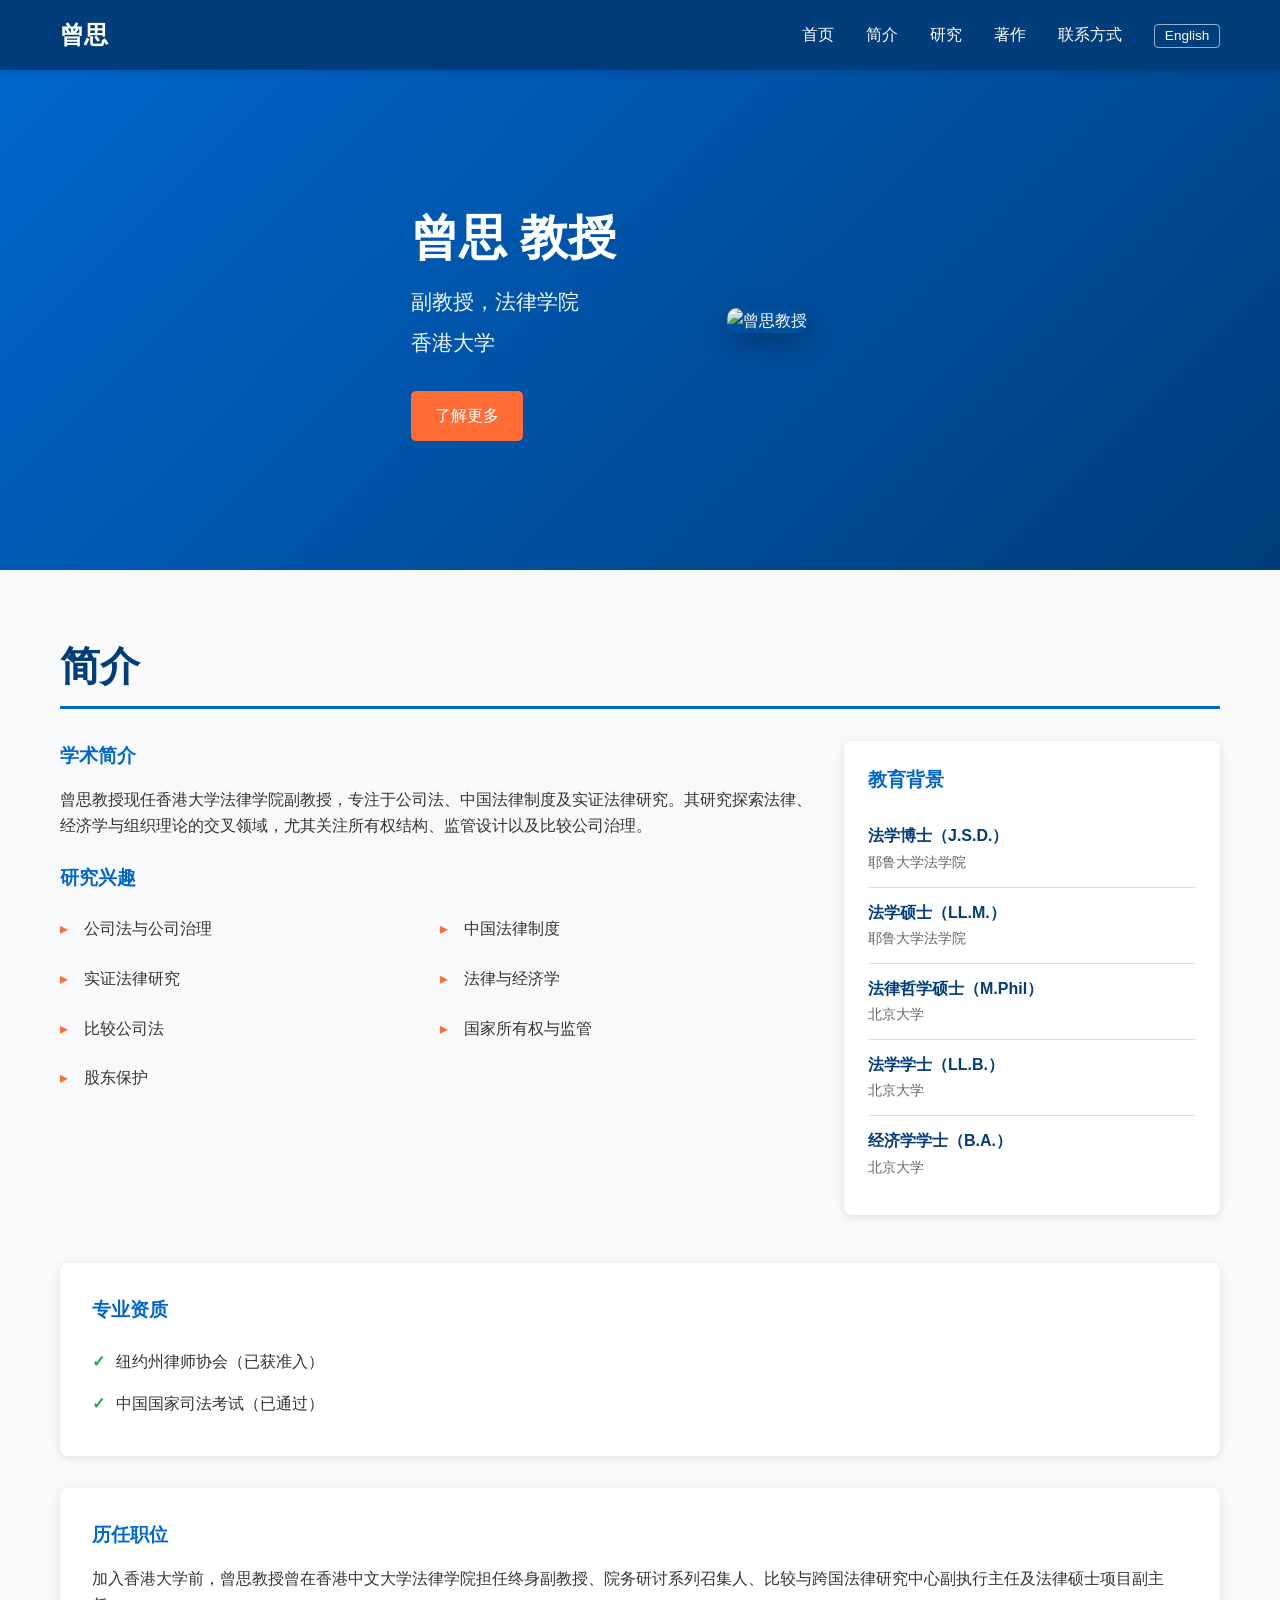
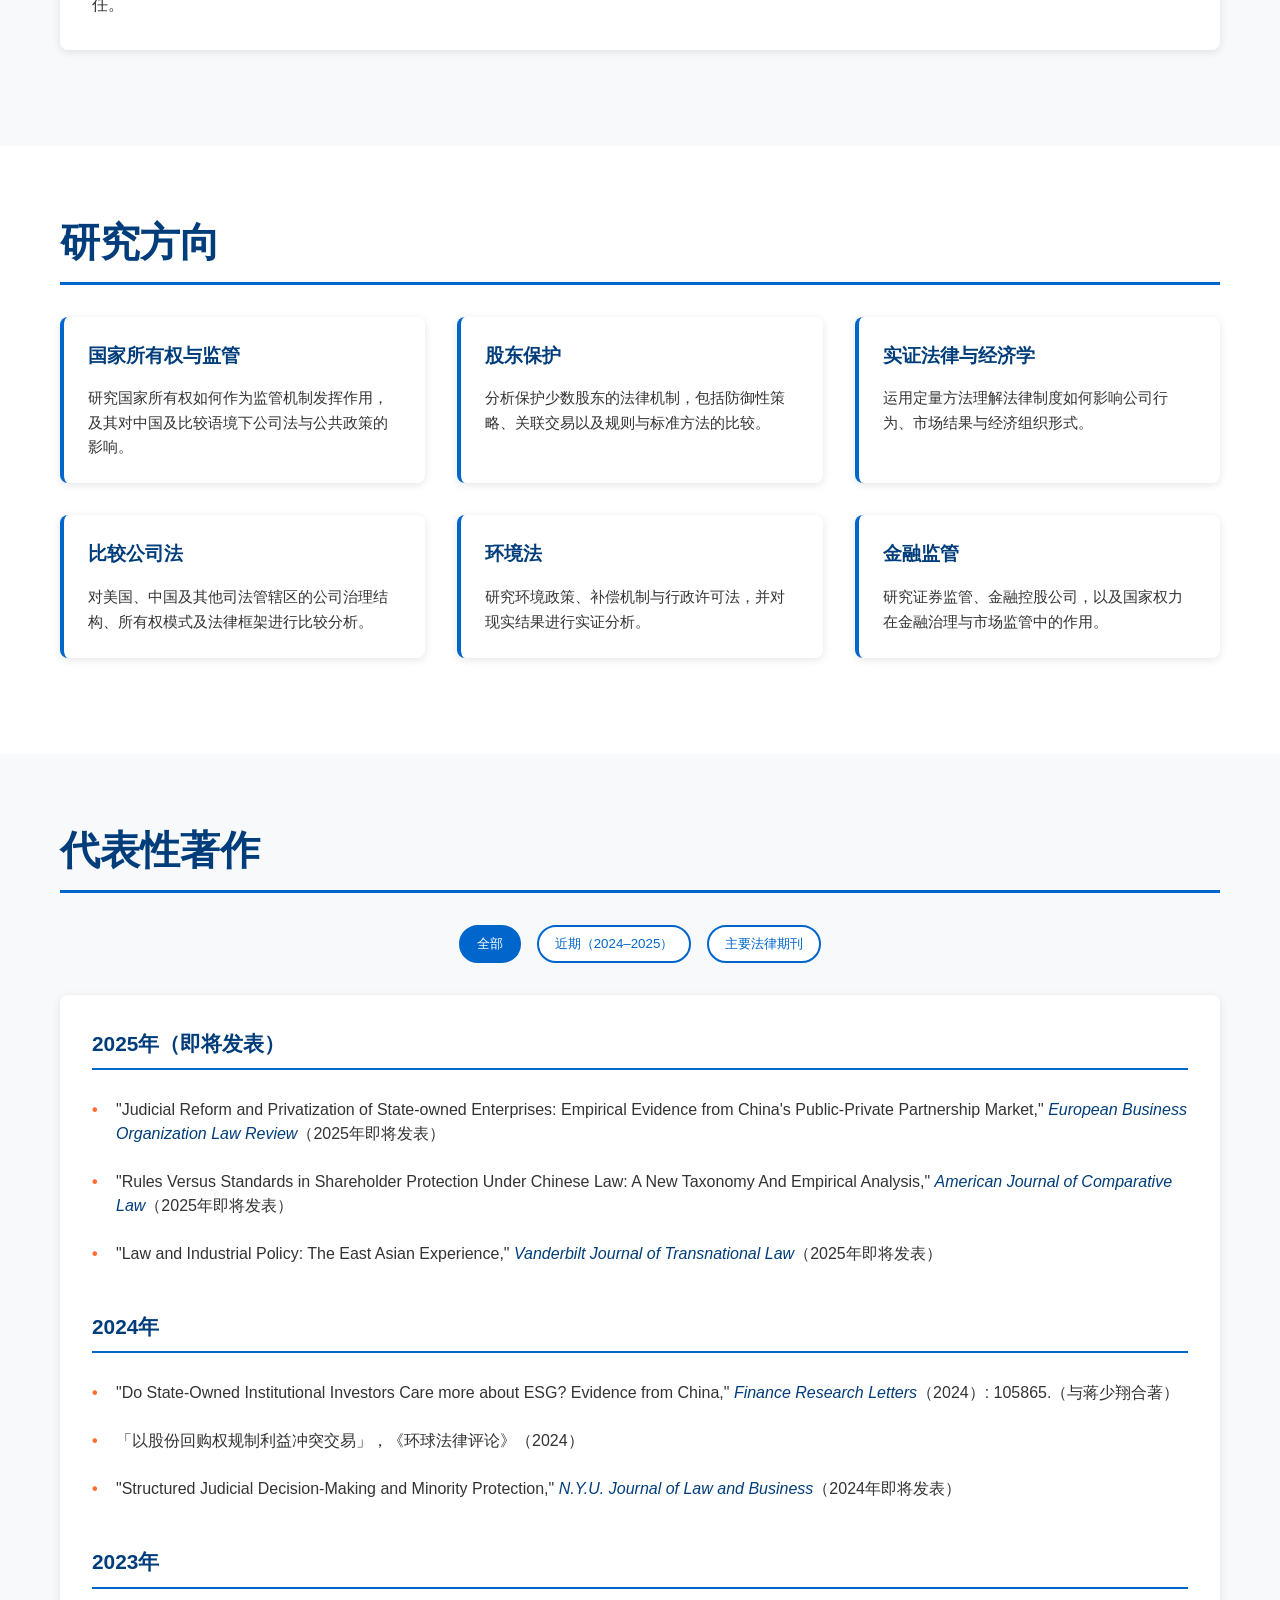
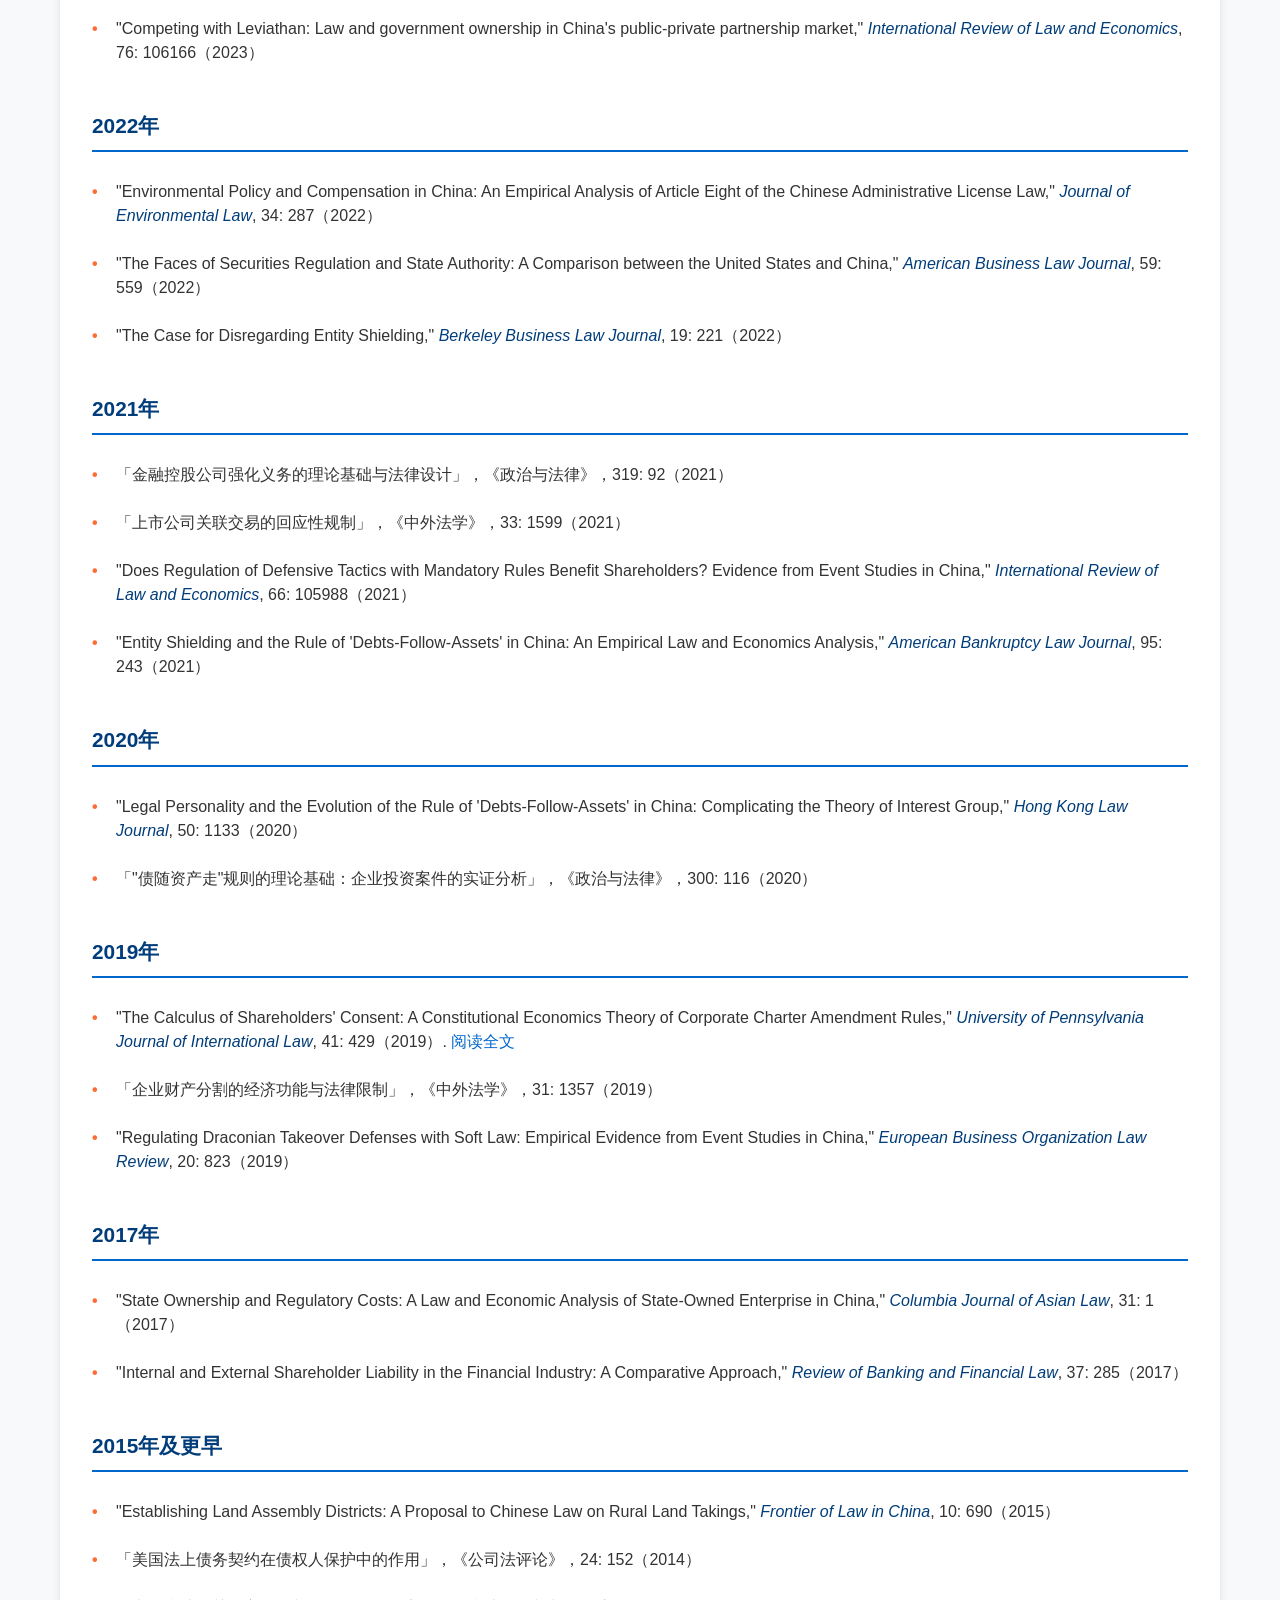
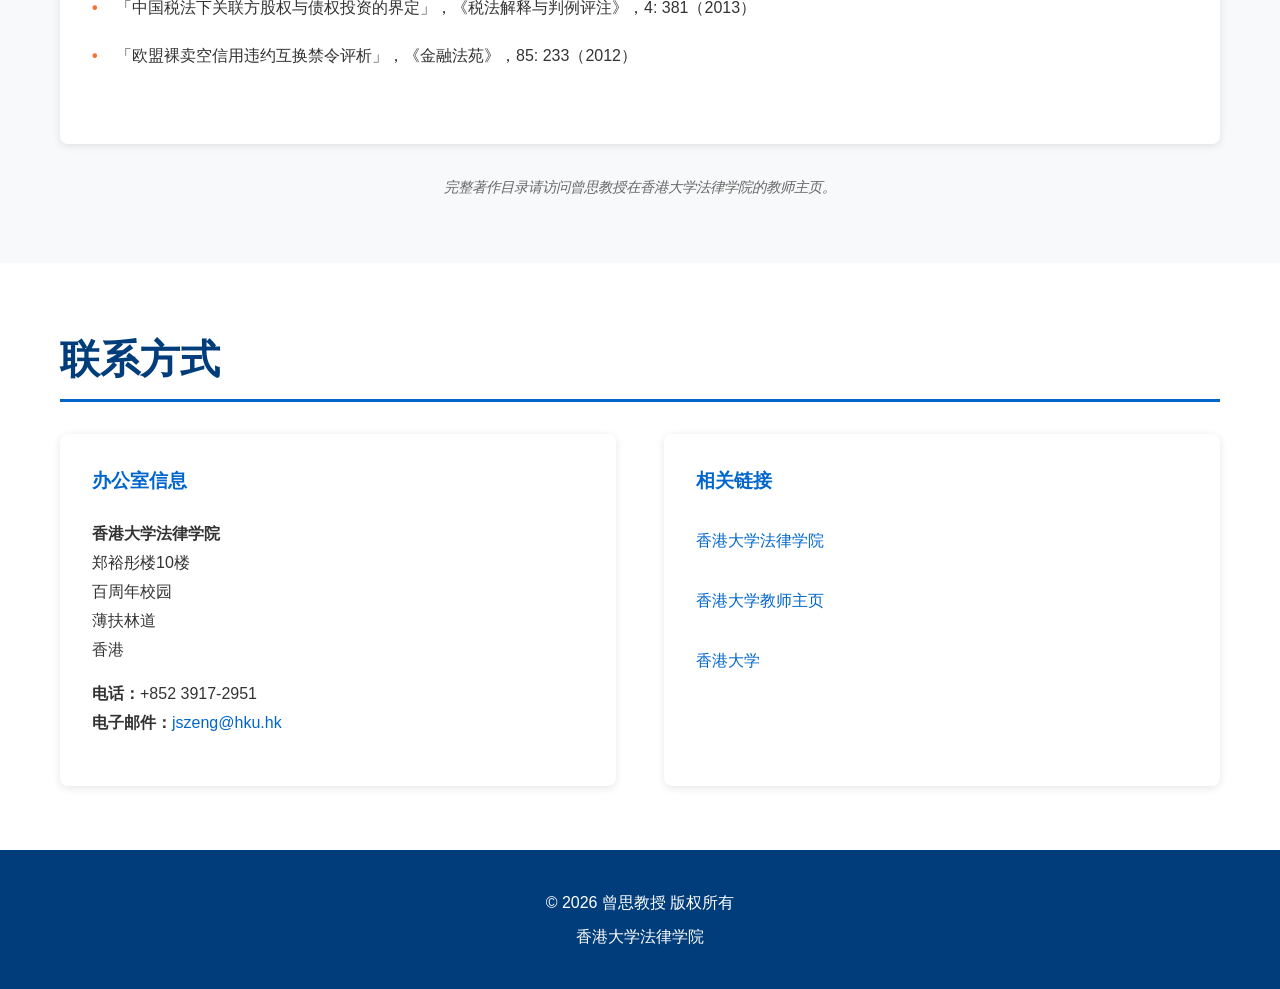
==== index-zh.html @ 15d21268 "Remove monograph section; add Chinese version (index-zh.html)" ====
<!DOCTYPE html>
<html lang="zh">
<head>
    <meta charset="UTF-8">
    <meta name="viewport" content="width=device-width, initial-scale=1.0">
    <title>曾思教授 - 香港大学法律学院</title>
    <link rel="stylesheet" href="styles.css">
</head>
<body>
    <!-- Navigation Bar -->
    <nav class="navbar">
        <div class="container">
            <div class="logo">曾思</div>
            <ul class="nav-links">
                <li><a href="#home">首页</a></li>
                <li><a href="#about">简介</a></li>
                <li><a href="#research">研究</a></li>
                <li><a href="#publications">著作</a></li>
                <li><a href="#contact">联系方式</a></li>
                <li><a href="index.html" class="lang-switch">English</a></li>
            </ul>
        </div>
    </nav>

    <!-- Hero Section -->
    <section id="home" class="hero">
        <div class="container hero-content">
            <div class="hero-text">
                <h1>曾思 教授</h1>
                <p class="subtitle">副教授，法律学院</p>
                <p class="subtitle">香港大学</p>
                <a href="#about" class="btn btn-primary">了解更多</a>
            </div>
            <div class="hero-image">
                <img src="https://www.law.hku.hk/wp-content/uploads/2025/06/James-Zeng-scaled_365x480_acf_cropped.jpg" alt="曾思教授">
            </div>
        </div>
    </section>

    <!-- About Section -->
    <section id="about" class="about">
        <div class="container">
            <h2>简介</h2>
            <div class="about-content">
                <div class="about-text">
                    <h3>学术简介</h3>
                    <p>曾思教授现任香港大学法律学院副教授，专注于公司法、中国法律制度及实证法律研究。其研究探索法律、经济学与组织理论的交叉领域，尤其关注所有权结构、监管设计以及比较公司治理。</p>

                    <h3>研究兴趣</h3>
                    <ul class="interests-list">
                        <li>公司法与公司治理</li>
                        <li>中国法律制度</li>
                        <li>实证法律研究</li>
                        <li>法律与经济学</li>
                        <li>比较公司法</li>
                        <li>国家所有权与监管</li>
                        <li>股东保护</li>
                    </ul>
                </div>

                <div class="education-box">
                    <h3>教育背景</h3>
                    <div class="degree">
                        <strong>法学博士（J.S.D.）</strong>
                        <span>耶鲁大学法学院</span>
                    </div>
                    <div class="degree">
                        <strong>法学硕士（LL.M.）</strong>
                        <span>耶鲁大学法学院</span>
                    </div>
                    <div class="degree">
                        <strong>法律哲学硕士（M.Phil）</strong>
                        <span>北京大学</span>
                    </div>
                    <div class="degree">
                        <strong>法学学士（LL.B.）</strong>
                        <span>北京大学</span>
                    </div>
                    <div class="degree">
                        <strong>经济学学士（B.A.）</strong>
                        <span>北京大学</span>
                    </div>
                </div>
            </div>

            <div class="credentials">
                <h3>专业资质</h3>
                <ul class="credentials-list">
                    <li>纽约州律师协会（已获准入）</li>
                    <li>中国国家司法考试（已通过）</li>
                </ul>
            </div>

            <div class="previous-position">
                <h3>历任职位</h3>
                <p>加入香港大学前，曾思教授曾在香港中文大学法律学院担任终身副教授、院务研讨系列召集人、比较与跨国法律研究中心副执行主任及法律硕士项目副主任。</p>
            </div>
        </div>
    </section>

    <!-- Research Section -->
    <section id="research" class="research">
        <div class="container">
            <h2>研究方向</h2>
            <div class="research-grid">
                <div class="research-card">
                    <h3>国家所有权与监管</h3>
                    <p>研究国家所有权如何作为监管机制发挥作用，及其对中国及比较语境下公司法与公共政策的影响。</p>
                </div>
                <div class="research-card">
                    <h3>股东保护</h3>
                    <p>分析保护少数股东的法律机制，包括防御性策略、关联交易以及规则与标准方法的比较。</p>
                </div>
                <div class="research-card">
                    <h3>实证法律与经济学</h3>
                    <p>运用定量方法理解法律制度如何影响公司行为、市场结果与经济组织形式。</p>
                </div>
                <div class="research-card">
                    <h3>比较公司法</h3>
                    <p>对美国、中国及其他司法管辖区的公司治理结构、所有权模式及法律框架进行比较分析。</p>
                </div>
                <div class="research-card">
                    <h3>环境法</h3>
                    <p>研究环境政策、补偿机制与行政许可法，并对现实结果进行实证分析。</p>
                </div>
                <div class="research-card">
                    <h3>金融监管</h3>
                    <p>研究证券监管、金融控股公司，以及国家权力在金融治理与市场监管中的作用。</p>
                </div>
            </div>
        </div>
    </section>

    <!-- Publications Section -->
    <section id="publications" class="publications">
        <div class="container">
            <h2>代表性著作</h2>

            <div class="publications-filter">
                <button class="filter-btn active" onclick="filterPubs('all')">全部</button>
                <button class="filter-btn" onclick="filterPubs('recent')">近期（2024–2025）</button>
                <button class="filter-btn" onclick="filterPubs('law-journals')">主要法律期刊</button>
            </div>

            <div class="publications-list">
                <!-- Recent/Forthcoming -->
                <div class="pub-category" data-category="recent">
                    <h3>2025年（即将发表）</h3>
                    <ul>
                        <li>"Judicial Reform and Privatization of State-owned Enterprises: Empirical Evidence from China's Public-Private Partnership Market," <em>European Business Organization Law Review</em>（2025年即将发表）</li>
                        <li>"Rules Versus Standards in Shareholder Protection Under Chinese Law: A New Taxonomy And Empirical Analysis," <em>American Journal of Comparative Law</em>（2025年即将发表）</li>
                        <li>"Law and Industrial Policy: The East Asian Experience," <em>Vanderbilt Journal of Transnational Law</em>（2025年即将发表）</li>
                    </ul>
                </div>

                <!-- 2024 -->
                <div class="pub-category" data-category="recent">
                    <h3>2024年</h3>
                    <ul>
                        <li>"Do State-Owned Institutional Investors Care more about ESG? Evidence from China," <em>Finance Research Letters</em>（2024）: 105865.（与蒋少翔合著）</li>
                        <li>「以股份回购权规制利益冲突交易」，《环球法律评论》（2024）</li>
                        <li>"Structured Judicial Decision-Making and Minority Protection," <em>N.Y.U. Journal of Law and Business</em>（2024年即将发表）</li>
                    </ul>
                </div>

                <!-- 2023 -->
                <div class="pub-category">
                    <h3>2023年</h3>
                    <ul>
                        <li>"Competing with Leviathan: Law and government ownership in China's public-private partnership market," <em>International Review of Law and Economics</em>, 76: 106166（2023）</li>
                    </ul>
                </div>

                <!-- 2022 -->
                <div class="pub-category" data-category="law-journals">
                    <h3>2022年</h3>
                    <ul>
                        <li>"Environmental Policy and Compensation in China: An Empirical Analysis of Article Eight of the Chinese Administrative License Law," <em>Journal of Environmental Law</em>, 34: 287（2022）</li>
                        <li>"The Faces of Securities Regulation and State Authority: A Comparison between the United States and China," <em>American Business Law Journal</em>, 59: 559（2022）</li>
                        <li>"The Case for Disregarding Entity Shielding," <em>Berkeley Business Law Journal</em>, 19: 221（2022）</li>
                    </ul>
                </div>

                <!-- 2021 -->
                <div class="pub-category">
                    <h3>2021年</h3>
                    <ul>
                        <li>「金融控股公司强化义务的理论基础与法律设计」，《政治与法律》，319: 92（2021）</li>
                        <li>「上市公司关联交易的回应性规制」，《中外法学》，33: 1599（2021）</li>
                        <li>"Does Regulation of Defensive Tactics with Mandatory Rules Benefit Shareholders? Evidence from Event Studies in China," <em>International Review of Law and Economics</em>, 66: 105988（2021）</li>
                        <li>"Entity Shielding and the Rule of 'Debts-Follow-Assets' in China: An Empirical Law and Economics Analysis," <em>American Bankruptcy Law Journal</em>, 95: 243（2021）</li>
                    </ul>
                </div>

                <!-- 2020 -->
                <div class="pub-category">
                    <h3>2020年</h3>
                    <ul>
                        <li>"Legal Personality and the Evolution of the Rule of 'Debts-Follow-Assets' in China: Complicating the Theory of Interest Group," <em>Hong Kong Law Journal</em>, 50: 1133（2020）</li>
                        <li>「"债随资产走"规则的理论基础：企业投资案件的实证分析」，《政治与法律》，300: 116（2020）</li>
                    </ul>
                </div>

                <!-- 2019 -->
                <div class="pub-category" data-category="law-journals">
                    <h3>2019年</h3>
                    <ul>
                        <li>"The Calculus of Shareholders' Consent: A Constitutional Economics Theory of Corporate Charter Amendment Rules," <em>University of Pennsylvania Journal of International Law</em>, 41: 429（2019）. <a href="https://scholarship.law.upenn.edu/jil/vol41/iss2/4" target="_blank">阅读全文</a></li>
                        <li>「企业财产分割的经济功能与法律限制」，《中外法学》，31: 1357（2019）</li>
                        <li>"Regulating Draconian Takeover Defenses with Soft Law: Empirical Evidence from Event Studies in China," <em>European Business Organization Law Review</em>, 20: 823（2019）</li>
                    </ul>
                </div>

                <!-- 2017 -->
                <div class="pub-category" data-category="law-journals">
                    <h3>2017年</h3>
                    <ul>
                        <li>"State Ownership and Regulatory Costs: A Law and Economic Analysis of State-Owned Enterprise in China," <em>Columbia Journal of Asian Law</em>, 31: 1（2017）</li>
                        <li>"Internal and External Shareholder Liability in the Financial Industry: A Comparative Approach," <em>Review of Banking and Financial Law</em>, 37: 285（2017）</li>
                    </ul>
                </div>

                <!-- Earlier -->
                <div class="pub-category">
                    <h3>2015年及更早</h3>
                    <ul>
                        <li>"Establishing Land Assembly Districts: A Proposal to Chinese Law on Rural Land Takings," <em>Frontier of Law in China</em>, 10: 690（2015）</li>
                        <li>「美国法上债务契约在债权人保护中的作用」，《公司法评论》，24: 152（2014）</li>
                        <li>「中国税法下关联方股权与债权投资的界定」，《税法解释与判例评注》，4: 381（2013）</li>
                        <li>「欧盟裸卖空信用违约互换禁令评析」，《金融法苑》，85: 233（2012）</li>
                    </ul>
                </div>
            </div>

            <p class="note"><em>完整著作目录请访问曾思教授在香港大学法律学院的教师主页。</em></p>
        </div>
    </section>

    <!-- Contact Section -->
    <section id="contact" class="contact">
        <div class="container">
            <h2>联系方式</h2>
            <div class="contact-content">
                <div class="contact-info">
                    <h3>办公室信息</h3>
                    <p>
                        <strong>香港大学法律学院</strong><br>
                        郑裕彤楼10楼<br>
                        百周年校园<br>
                        薄扶林道<br>
                        香港
                    </p>
                    <p>
                        <strong>电话：</strong>+852 3917-2951<br>
                        <strong>电子邮件：</strong><a href="mailto:jszeng@hku.hk">jszeng@hku.hk</a>
                    </p>
                </div>
                <div class="contact-links">
                    <h3>相关链接</h3>
                    <ul>
                        <li><a href="https://www.law.hku.hk/" target="_blank">香港大学法律学院</a></li>
                        <li><a href="https://www.law.hku.hk/academic_staff/james-si-zeng/" target="_blank">香港大学教师主页</a></li>
                        <li><a href="https://www.hku.hk/" target="_blank">香港大学</a></li>
                    </ul>
                </div>
            </div>
        </div>
    </section>

    <!-- Footer -->
    <footer class="footer">
        <div class="container">
            <p>&copy; 2026 曾思教授 版权所有</p>
            <p>香港大学法律学院</p>
        </div>
    </footer>

    <script src="script.js"></script>
</body>
</html>
---- styles.css ----
/* General Styles */
* {
    margin: 0;
    padding: 0;
    box-sizing: border-box;
}

:root {
    --primary-color: #0066cc;
    --secondary-color: #003d7a;
    --accent-color: #ff6b35;
    --text-color: #333;
    --light-bg: #f8f9fa;
    --border-color: #ddd;
    --shadow: 0 2px 8px rgba(0, 0, 0, 0.1);
}

html {
    scroll-behavior: smooth;
}

body {
    font-family: 'Segoe UI', Tahoma, Geneva, Verdana, sans-serif;
    line-height: 1.6;
    color: var(--text-color);
}

.container {
    max-width: 1200px;
    margin: 0 auto;
    padding: 0 20px;
}

/* Navigation Bar */
.navbar {
    background-color: var(--secondary-color);
    color: white;
    padding: 1rem 0;
    position: sticky;
    top: 0;
    z-index: 100;
    box-shadow: var(--shadow);
}

.navbar .container {
    display: flex;
    justify-content: space-between;
    align-items: center;
}

.logo {
    font-size: 1.5rem;
    font-weight: bold;
    color: white;
}

.nav-links {
    display: flex;
    list-style: none;
    gap: 2rem;
}

.nav-links a {
    color: white;
    text-decoration: none;
    transition: color 0.3s ease;
}

.nav-links a:hover {
    color: var(--accent-color);
}

.nav-links a.lang-switch {
    border: 1px solid rgba(255, 255, 255, 0.6);
    padding: 0.2rem 0.6rem;
    border-radius: 4px;
    font-size: 0.85em;
}

.nav-links a.lang-switch:hover {
    background-color: rgba(255, 255, 255, 0.15);
    color: white;
}

/* Hero Section */
.hero {
    background: linear-gradient(135deg, var(--primary-color) 0%, var(--secondary-color) 100%);
    color: white;
    padding: 4rem 0;
    min-height: 500px;
    display: flex;
    align-items: center;
}

.hero-content {
    display: grid;
    grid-template-columns: 1fr 1fr;
    gap: 3rem;
    align-items: center;
}

.hero-text h1 {
    font-size: 3rem;
    margin-bottom: 0.5rem;
}

.subtitle {
    font-size: 1.3rem;
    margin-bottom: 0.5rem;
    opacity: 0.95;
}

.btn {
    display: inline-block;
    padding: 0.75rem 1.5rem;
    border-radius: 5px;
    text-decoration: none;
    transition: all 0.3s ease;
    border: none;
    cursor: pointer;
    font-size: 1rem;
    margin-top: 1.5rem;
}

.btn-primary {
    background-color: var(--accent-color);
    color: white;
}

.btn-primary:hover {
    background-color: #ff8555;
    transform: translateY(-2px);
    box-shadow: 0 4px 12px rgba(255, 107, 53, 0.3);
}

.hero-image {
    text-align: center;
}

.hero-image img {
    max-width: 100%;
    height: auto;
    border-radius: 10px;
    box-shadow: 0 10px 30px rgba(0, 0, 0, 0.3);
}

/* About Section */
.about {
    padding: 4rem 0;
    background-color: var(--light-bg);
}

.about h2,
.research h2,
.publications h2,
.contact h2 {
    font-size: 2.5rem;
    margin-bottom: 2rem;
    color: var(--secondary-color);
    border-bottom: 3px solid var(--primary-color);
    padding-bottom: 0.5rem;
}

.about-content {
    display: grid;
    grid-template-columns: 2fr 1fr;
    gap: 2rem;
    margin-bottom: 3rem;
}

.about-text h3,
.education-box h3 {
    color: var(--primary-color);
    margin-top: 1.5rem;
    margin-bottom: 1rem;
}

.about-text h3:first-child,
.education-box h3:first-child {
    margin-top: 0;
}

.interests-list {
    list-style: none;
    display: grid;
    grid-template-columns: 1fr 1fr;
    gap: 0.5rem;
}

.interests-list li {
    padding: 0.5rem 0;
    padding-left: 1.5rem;
    position: relative;
}

.interests-list li:before {
    content: "▸";
    position: absolute;
    left: 0;
    color: var(--accent-color);
}

.education-box {
    background-color: white;
    padding: 1.5rem;
    border-radius: 8px;
    box-shadow: var(--shadow);
}

.degree {
    padding: 0.75rem 0;
    border-bottom: 1px solid var(--border-color);
}

.degree:last-child {
    border-bottom: none;
}

.degree strong {
    display: block;
    color: var(--secondary-color);
}

.degree span {
    font-size: 0.9rem;
    color: #666;
}

.credentials,
.previous-position {
    background-color: white;
    padding: 2rem;
    border-radius: 8px;
    box-shadow: var(--shadow);
    margin-bottom: 2rem;
}

.credentials h3,
.previous-position h3 {
    color: var(--primary-color);
    margin-bottom: 1rem;
}

.credentials-list {
    list-style: none;
}

.credentials-list li {
    padding: 0.5rem 0;
    padding-left: 1.5rem;
    position: relative;
}

.credentials-list li:before {
    content: "✓";
    position: absolute;
    left: 0;
    color: #28a745;
    font-weight: bold;
}

/* Research Section */
.research {
    padding: 4rem 0;
}

.research-grid {
    display: grid;
    grid-template-columns: repeat(auto-fit, minmax(300px, 1fr));
    gap: 2rem;
    margin-bottom: 2rem;
}

.research-card {
    background-color: white;
    padding: 1.5rem;
    border-radius: 8px;
    box-shadow: var(--shadow);
    border-left: 4px solid var(--primary-color);
    transition: all 0.3s ease;
}

.research-card:hover {
    box-shadow: 0 8px 16px rgba(0, 0, 0, 0.15);
    transform: translateY(-5px);
}

.research-card h3 {
    color: var(--secondary-color);
    margin-bottom: 1rem;
}

.research-card p {
    font-size: 0.95rem;
    line-height: 1.6;
}

/* Publications Section */
.publications {
    padding: 4rem 0;
    background-color: var(--light-bg);
}

.publications-filter {
    display: flex;
    gap: 1rem;
    margin-bottom: 2rem;
    justify-content: center;
    flex-wrap: wrap;
}

.filter-btn {
    padding: 0.5rem 1rem;
    border: 2px solid var(--primary-color);
    background-color: white;
    color: var(--primary-color);
    border-radius: 20px;
    cursor: pointer;
    transition: all 0.3s ease;
}

.filter-btn:hover,
.filter-btn.active {
    background-color: var(--primary-color);
    color: white;
}

.publications-list {
    background-color: white;
    padding: 2rem;
    border-radius: 8px;
    box-shadow: var(--shadow);
}

.pub-category {
    margin-bottom: 2rem;
}

.pub-category h3 {
    color: var(--secondary-color);
    margin-bottom: 1rem;
    font-size: 1.3rem;
    border-bottom: 2px solid var(--primary-color);
    padding-bottom: 0.5rem;
}

.pub-category ul {
    list-style: none;
}

.pub-category li {
    padding: 0.75rem 0;
    padding-left: 1.5rem;
    position: relative;
    line-height: 1.5;
}

.pub-category li:before {
    content: "•";
    position: absolute;
    left: 0;
    color: var(--accent-color);
    font-weight: bold;
}

.pub-category em {
    font-style: italic;
    color: var(--secondary-color);
}

.pub-category a {
    color: var(--primary-color);
    text-decoration: none;
    transition: color 0.3s ease;
}

.pub-category a:hover {
    color: var(--accent-color);
}

.note {
    text-align: center;
    color: #666;
    font-size: 0.9rem;
    margin-top: 2rem;
    font-style: italic;
}

/* Contact Section */
.contact {
    padding: 4rem 0;
}

.contact-content {
    display: grid;
    grid-template-columns: 1fr 1fr;
    gap: 3rem;
}

.contact-info,
.contact-links {
    background-color: white;
    padding: 2rem;
    border-radius: 8px;
    box-shadow: var(--shadow);
}

.contact-info h3,
.contact-links h3 {
    color: var(--primary-color);
    margin-bottom: 1.5rem;
}

.contact-info p {
    margin-bottom: 1rem;
    line-height: 1.8;
}

.contact-info a {
    color: var(--primary-color);
    text-decoration: none;
}

.contact-info a:hover {
    color: var(--accent-color);
    text-decoration: underline;
}

.contact-links ul {
    list-style: none;
}

.contact-links li {
    margin-bottom: 1rem;
}

.contact-links a {
    display: inline-block;
    color: var(--primary-color);
    text-decoration: none;
    padding: 0.5rem 0;
    transition: all 0.3s ease;
    border-bottom: 2px solid transparent;
}

.contact-links a:hover {
    color: var(--accent-color);
    border-bottom-color: var(--accent-color);
}

/* Books Section */
.books {
    padding: 4rem 0;
}

.books h2 {
    font-size: 2.5rem;
    margin-bottom: 2rem;
    color: var(--secondary-color);
    border-bottom: 3px solid var(--primary-color);
    padding-bottom: 0.5rem;
}

.books-content {
    display: grid;
    grid-template-columns: 1fr 2fr;
    gap: 3rem;
    align-items: flex-start;
    background-color: white;
    padding: 2rem;
    border-radius: 8px;
    box-shadow: var(--shadow);
}

.book-cover {
    text-align: center;
}

.book-cover img {
    max-width: 100%;
    height: auto;
    border-radius: 8px;
    box-shadow: 0 8px 16px rgba(0, 0, 0, 0.2);
    transition: transform 0.3s ease;
}

.book-cover img:hover {
    transform: scale(1.02);
}

.book-info h3 {
    font-size: 1.5rem;
    color: var(--secondary-color);
    margin-bottom: 0.5rem;
}

.book-publisher {
    color: var(--primary-color);
    font-size: 1.1rem;
    margin-bottom: 0.5rem;
}

.book-date {
    color: #666;
    font-size: 0.95rem;
    margin-bottom: 1.5rem;
}

.book-info h4 {
    color: var(--primary-color);
    margin-top: 1.5rem;
    margin-bottom: 0.75rem;
    font-size: 1.1rem;
}

.book-arguments {
    list-style: none;
    margin: 1rem 0 1.5rem 0;
}

.book-arguments li {
    padding: 0.75rem 0;
    padding-left: 1.5rem;
    position: relative;
    line-height: 1.6;
}

.book-arguments li:before {
    content: "▸";
    position: absolute;
    left: 0;
    color: var(--accent-color);
    font-weight: bold;
}

.book-contribution {
    color: #555;
    font-style: italic;
    line-height: 1.7;
    padding: 1rem;
    background-color: var(--light-bg);
    border-left: 4px solid var(--primary-color);
    margin-top: 1.5rem;
}

/* Footer */
.footer {
    background-color: var(--secondary-color);
    color: white;
    text-align: center;
    padding: 2rem 0;
}

.footer p {
    margin: 0.5rem 0;
}

/* Responsive Design */
@media (max-width: 768px) {
    .hero-content,
    .about-content,
    .contact-content,
    .books-content {
        grid-template-columns: 1fr;
    }

    .hero-text h1 {
        font-size: 2rem;
    }

    .nav-links {
        gap: 1rem;
        font-size: 0.9rem;
    }

    .about h2,
    .research h2,
    .publications h2,
    .contact h2,
    .books h2 {
        font-size: 1.8rem;
    }

    .research-grid {
        grid-template-columns: 1fr;
    }

    .interests-list {
        grid-template-columns: 1fr;
    }

    .publications-filter {
        flex-direction: column;
        align-items: stretch;
    }

    .filter-btn {
        width: 100%;
    }
}

@media (max-width: 480px) {
    .nav-links {
        flex-direction: column;
        gap: 0.5rem;
    }

    .navbar .container {
        flex-direction: column;
        gap: 1rem;
    }

    .hero-text h1 {
        font-size: 1.5rem;
    }

    .subtitle {
        font-size: 1rem;
    }

    .btn {
        width: 100%;
        text-align: center;
    }
}
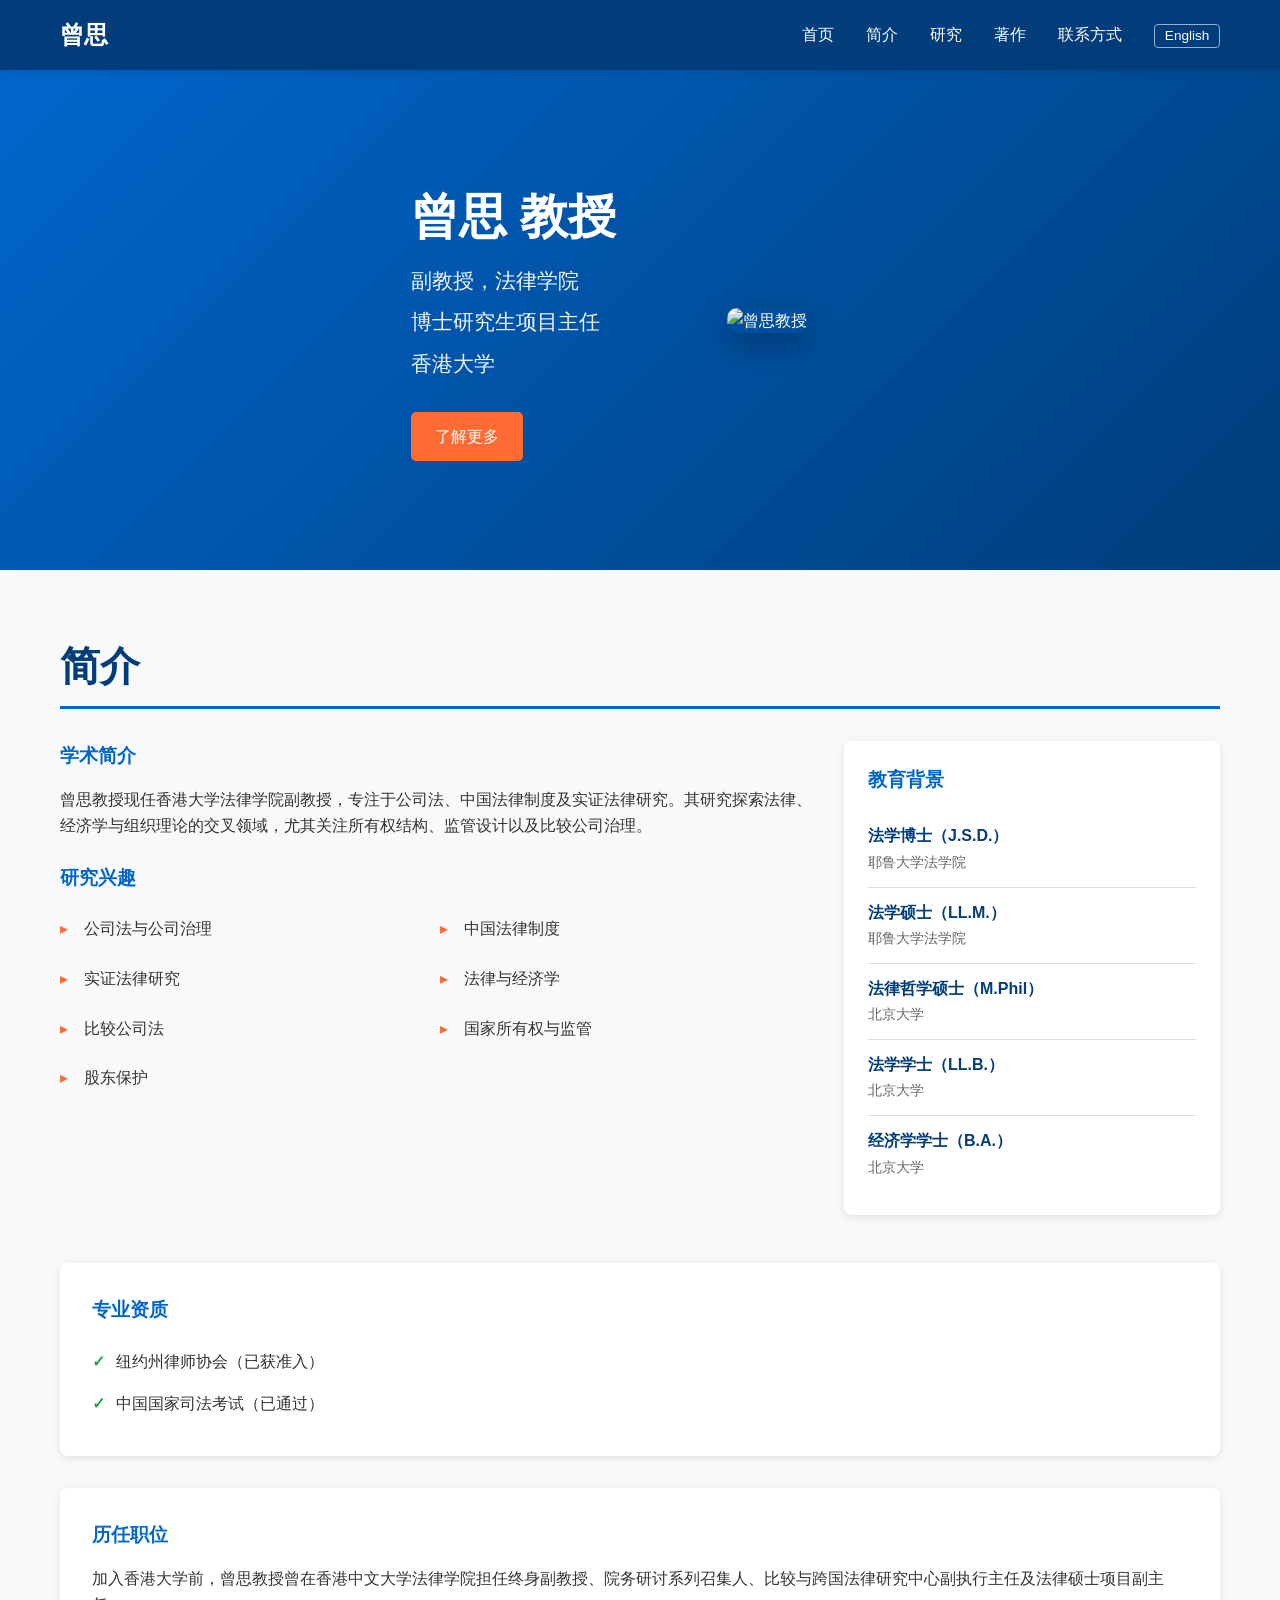
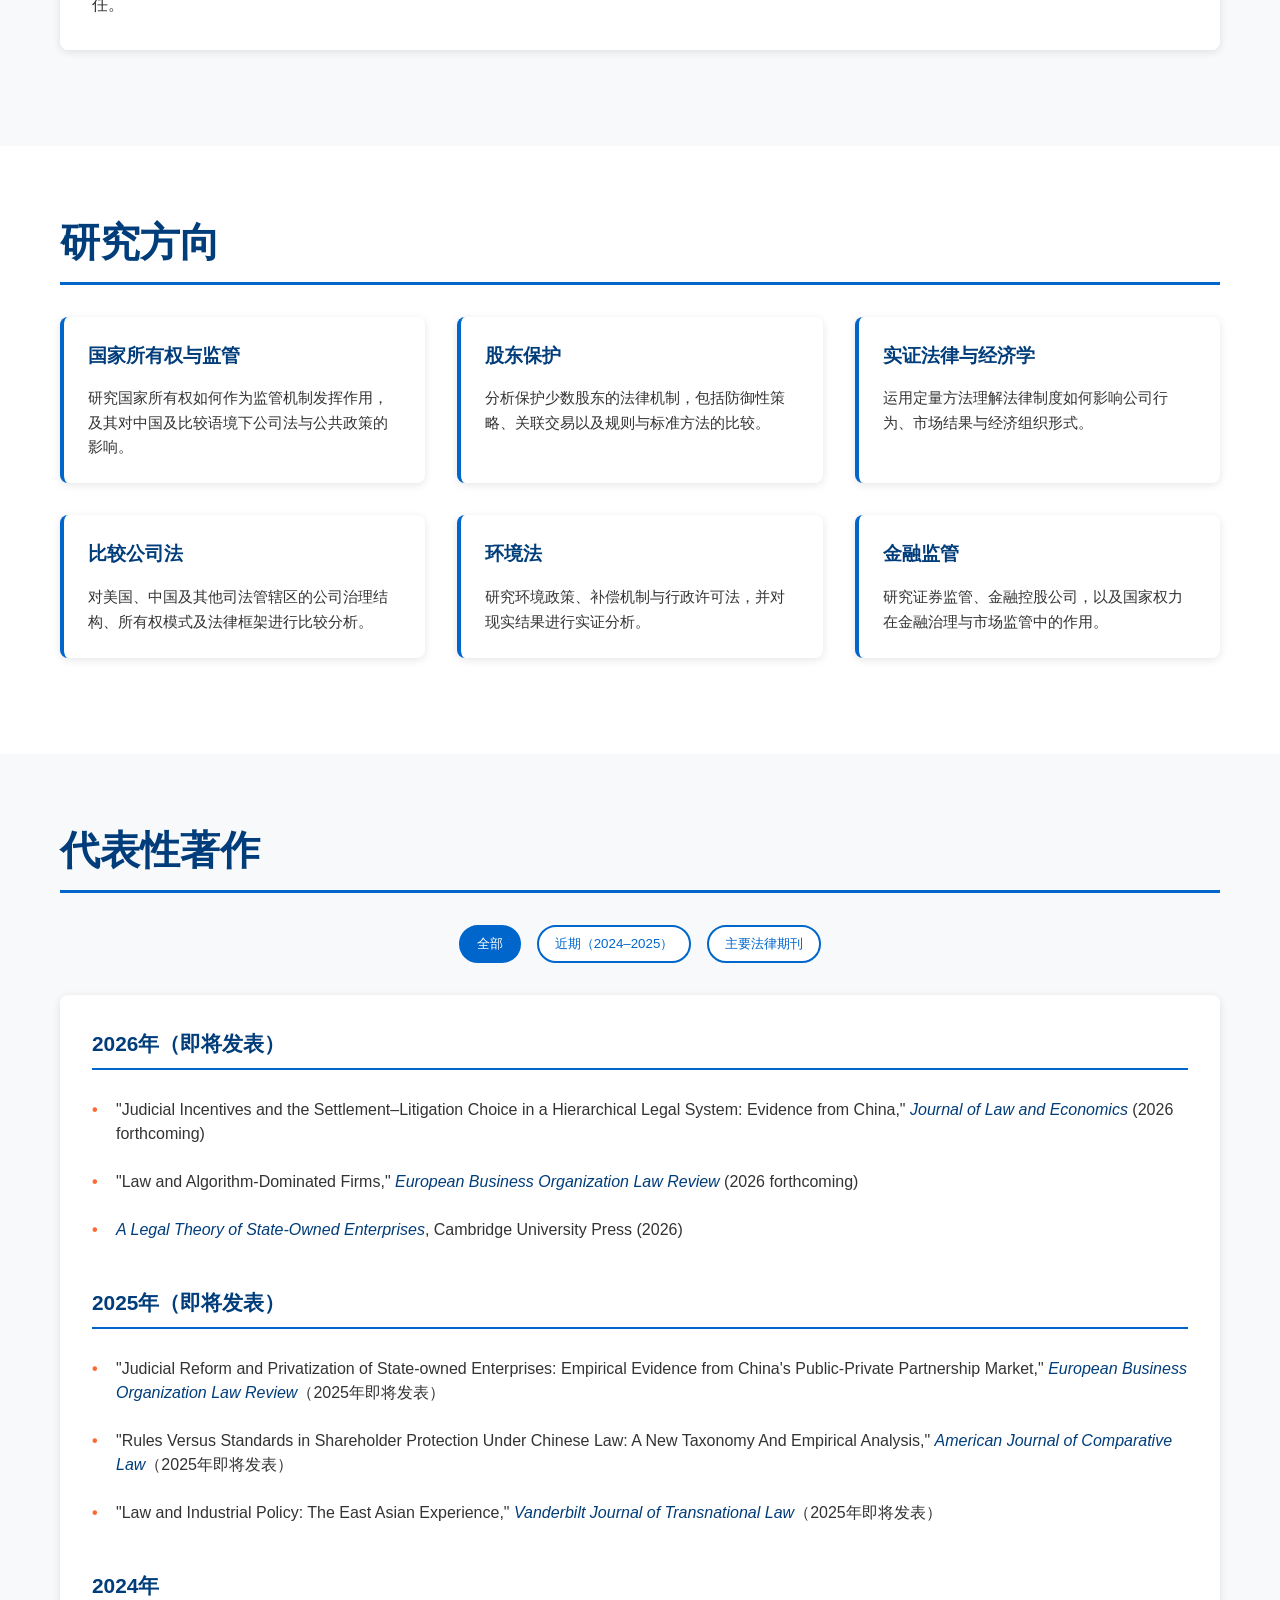
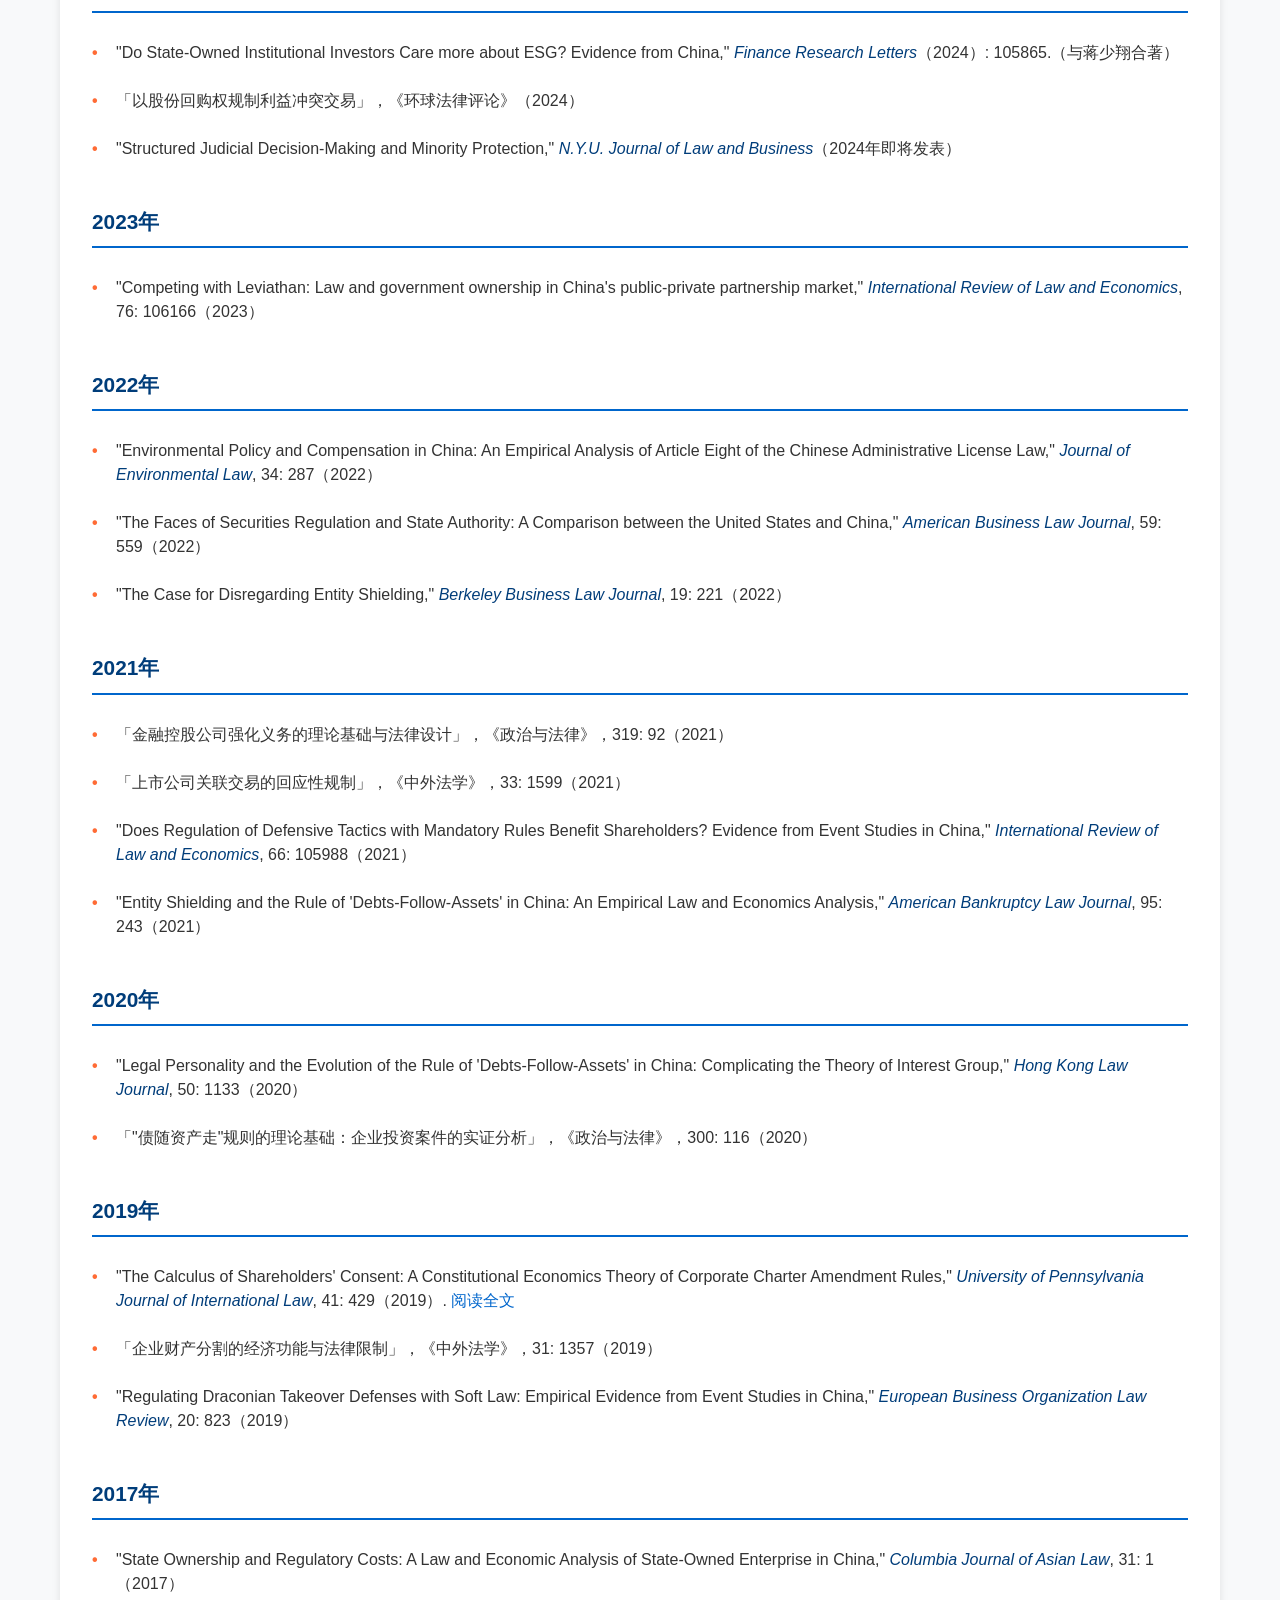
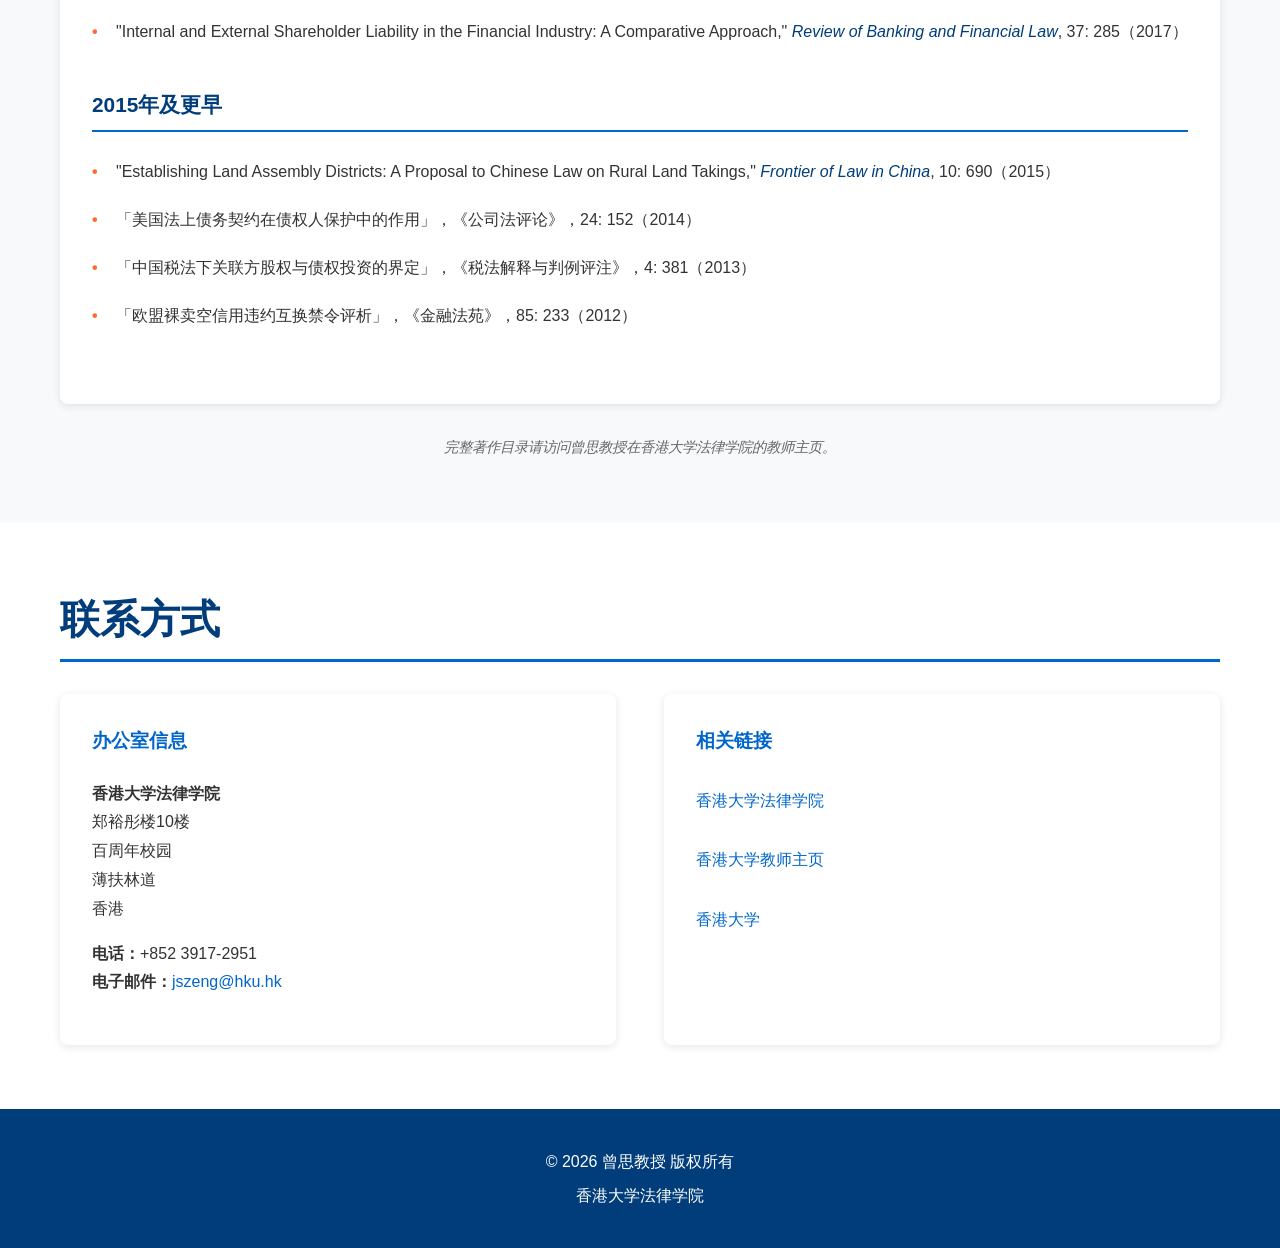
==== commit 4a3d4ace: "Add Director RPg role; add 2026 publications to both EN and ZH versions" ====
--- a/index-zh.html
+++ b/index-zh.html
@@ -28,6 +28,7 @@
             <div class="hero-text">
                 <h1>曾思 教授</h1>
                 <p class="subtitle">副教授，法律学院</p>
+                <p class="subtitle">博士研究生项目主任</p>
                 <p class="subtitle">香港大学</p>
                 <a href="#about" class="btn btn-primary">了解更多</a>
             </div>
@@ -143,6 +144,16 @@
             </div>
 
             <div class="publications-list">
+                <!-- 2026 -->
+                <div class="pub-category" data-category="recent">
+                    <h3>2026年（即将发表）</h3>
+                    <ul>
+                        <li>"Judicial Incentives and the Settlement–Litigation Choice in a Hierarchical Legal System: Evidence from China," <em>Journal of Law and Economics</em> (2026 forthcoming)</li>
+                        <li>"Law and Algorithm-Dominated Firms," <em>European Business Organization Law Review</em> (2026 forthcoming)</li>
+                        <li><em>A Legal Theory of State-Owned Enterprises</em>, Cambridge University Press (2026)</li>
+                    </ul>
+                </div>
+
                 <!-- Recent/Forthcoming -->
                 <div class="pub-category" data-category="recent">
                     <h3>2025年（即将发表）</h3>
